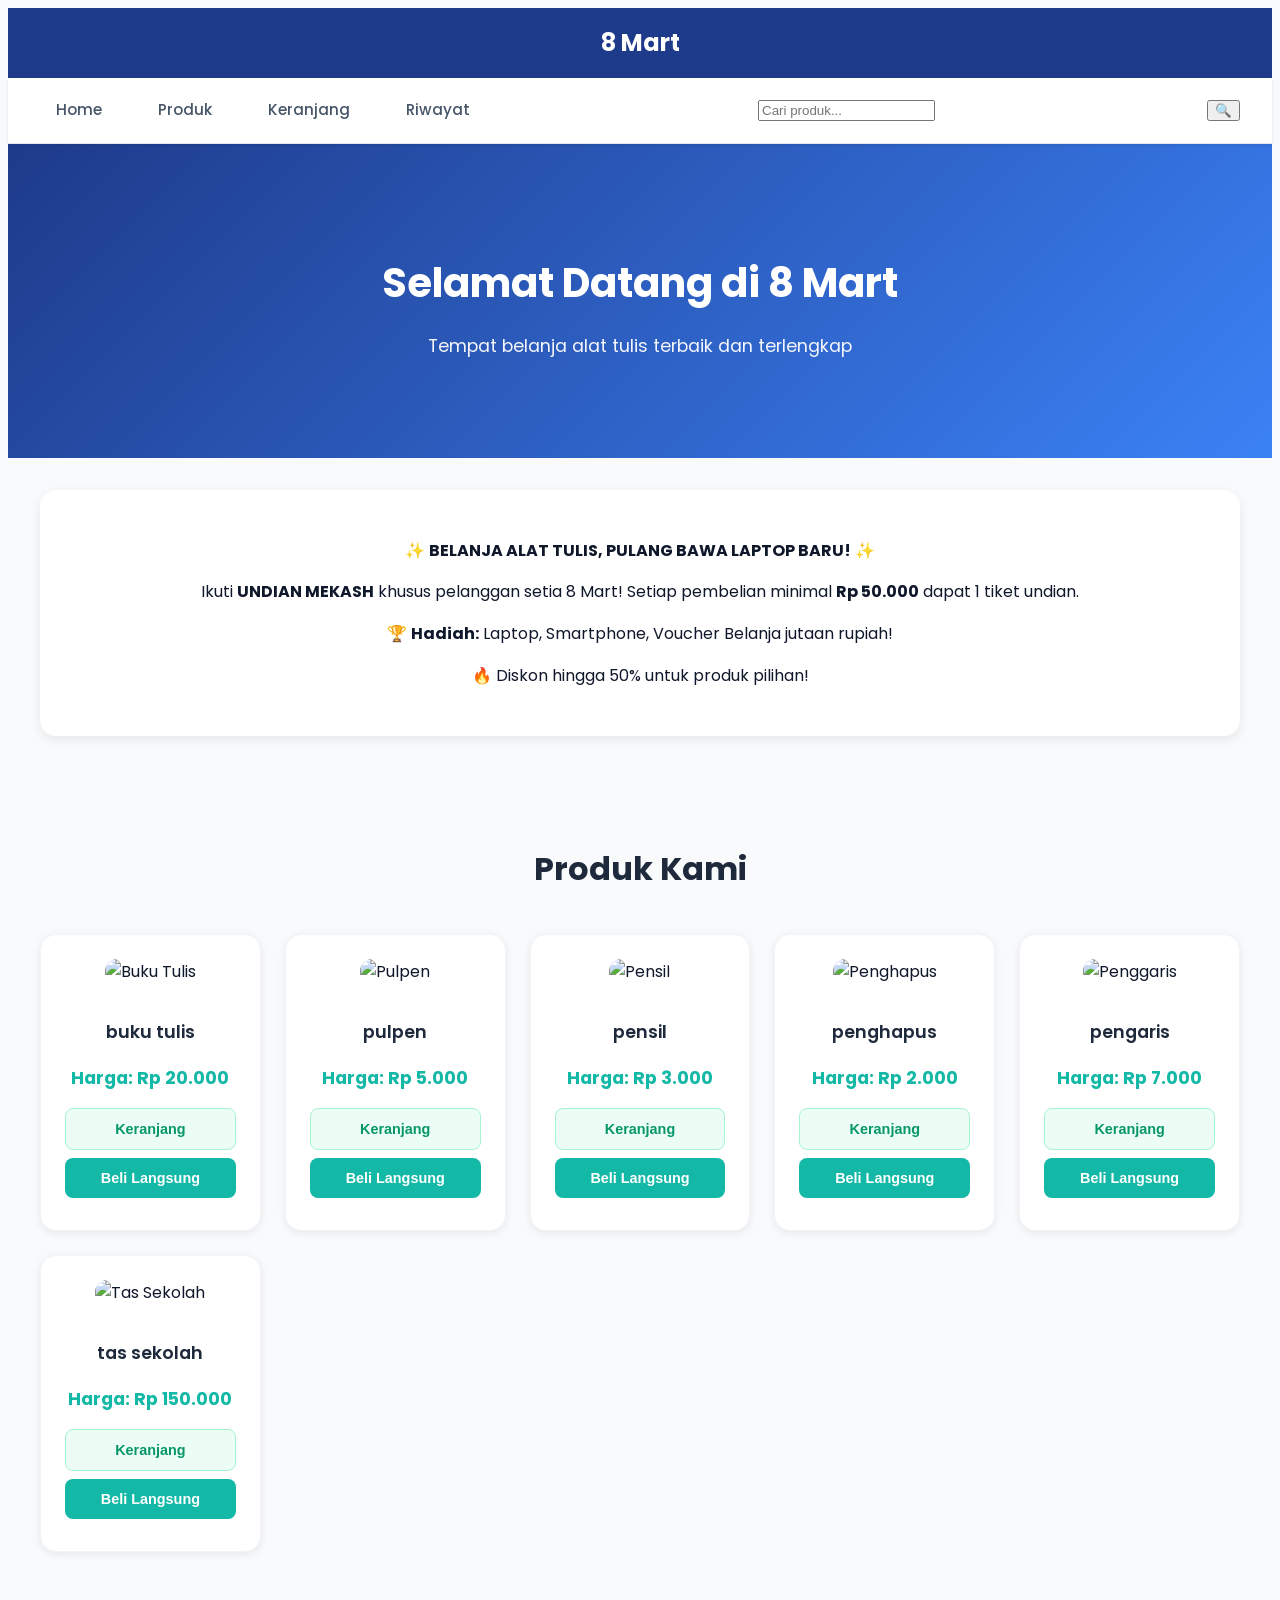
==== index.html @ bce968bc "Add files via upload" ====
<!DOCTYPE html>
<html lang="id">
<head>
    <meta charset="UTF-8">
    <meta name="viewport" content="width=device-width, initial-scale=1.0">
    <title>8 Mart - Toko Alat Tulis Terbaik</title>
    <link rel="stylesheet" href="css/style.css">
    <link href="https://fonts.googleapis.com/css2?family=Poppins:wght@300;400;500;600;700&display=swap" rel="stylesheet">
</head>
<body>
    <div class="logo">
        <h4>8 Mart</h4>
    </div>

    <nav class="nav-container">
        <div class="nav">
            <a href="#home">Home</a>
            <a href="#produk">Produk</a>
            <a href="keranjang.html">Keranjang <span class="cart-badge"></span></a>
            <a href="riwayat.html">Riwayat</a>
            
        </div>
            <input type="text" name="p" placeholder="Cari produk...">
            <button type="submit">🔍</button>
        </form>
    </nav>

    <div id="home" class="home">
        <h1>Selamat Datang di 8 Mart</h1>
        <p>Tempat belanja alat tulis terbaik dan terlengkap</p>
    </div>

    <div class="promo">
        <img src="./IMG/promosi.jpeg" alt="Promosi" class="promo-img" onerror="this.style.display='none'">
        <div class="promo-content">
            <p>✨ <strong>BELANJA ALAT TULIS, PULANG BAWA LAPTOP BARU!</strong> ✨</p>
            <p>Ikuti <strong>UNDIAN MEKASH</strong> khusus pelanggan setia 8 Mart! Setiap pembelian minimal <strong>Rp 50.000</strong> dapat 1 tiket undian.</p>
            <p>🏆 <strong>Hadiah:</strong> Laptop, Smartphone, Voucher Belanja jutaan rupiah!</p>
            <p>🔥 Diskon hingga 50% untuk produk pilihan!</p>
        </div>
    </div>
    
    <div id="produk" class="produk">
        <h2>Produk Kami</h2>
        <div class="product-list">
            <div class="product-item">
                <img src="./IMG/buku Tulis.jpeg" alt="Buku Tulis">
                <h3>buku tulis</h3>
                <p>Harga: Rp 20.000</p>
                <button class="btn-keranjang">Keranjang</button>
                <button class="btn-beli">Beli Langsung</button>
            </div>
            <div class="product-item">
                <img src="./IMG/pulpen.jpeg" alt="Pulpen">
                <h3>pulpen</h3>
                <p>Harga: Rp 5.000</p>
                <button class="btn-keranjang">Keranjang</button>
                <button class="btn-beli">Beli Langsung</button>
            </div>
            <div class="product-item">
                <img src="./IMG/pensil.jpeg" alt="Pensil">
                <h3>pensil</h3>
                <p>Harga: Rp 3.000</p>
                <button class="btn-keranjang">Keranjang</button>
                <button class="btn-beli">Beli Langsung</button>
            </div>
            <div class="product-item">
                <img src="./IMG/penghapus.jpeg" alt="Penghapus">
                <h3>penghapus</h3>
                <p>Harga: Rp 2.000</p>
                <button class="btn-keranjang">Keranjang</button>
                <button class="btn-beli">Beli Langsung</button>
            </div>
            <div class="product-item">
                <img src="./IMG/pengaris.jpeg" alt="Penggaris">
                <h3>pengaris</h3>
                <p>Harga: Rp 7.000</p>
                <button class="btn-keranjang">Keranjang</button>
                <button class="btn-beli">Beli Langsung</button>
            </div>
            <div class="product-item">
                <img src="./IMG/tas sekolah.jpeg" alt="Tas Sekolah">
                <h3>tas sekolah</h3>
                <p>Harga: Rp 150.000</p>
                <button class="btn-keranjang">Keranjang</button>
                <button class="btn-beli">Beli Langsung</button>
            </div>
        </div>
    </div>

    <script src="JS/script.js"></script>
</body>
</html>
---- css/style.css ----
body {
    font-family: 'Poppins', -apple-system, BlinkMacSystemFont, 'Segoe UI', sans-serif;
    background-color: #f8fafc;
    color: #0f172a;
    line-height: 1.6;
  }
  
  .promo img {
    max-width: 100%;
    border-radius: 0.75rem;
  }
  
  
  .logo {
    background-color: #1e3a8a;
    padding: 1rem 2rem;
    text-align: center;
  }
  
  .logo h4 {
    color: white;
    font-size: 1.5rem;
    font-weight: 700;
    margin: 0;
  }
  
  .nav-container {
    background-color: white;
    border-bottom: 1px solid #e2e8f0;
    padding: 0.75rem 2rem;
    display: flex;
    align-items: center;
    justify-content: space-between;
    position: sticky;
    top: 0;
    z-index: 100;
    box-shadow: 0 1px 3px rgba(0,0,0,0.1);
  }
  
  .nav {
    display: flex;
    gap: 1.5rem;
  }
  
  .nav a {
    text-decoration: none;
    color: #475569;
    font-weight: 500;
    padding: 0.5rem 1rem;
    border-radius: 0.5rem;
    font-size: 0.95rem;
    transition: all 0.2s ease;
  }
  
  .nav a:hover, .nav a.active {
    background-color: #1e3a8a;
    color: white;
  }
  
  .search-form {
    display: flex;
    border: 1px solid #e2e8f0;
    border-radius: 0.5rem;
    overflow: hidden;
  }
  
  .search-form input {
    border: none;
    padding: 0.5rem 1rem;
    font-size: 0.9rem;
    outline: none;
    flex: 1;
  }
  
  .search-form button {
    background-color: #14b8a6;
    border: none;
    padding: 0.5rem 1rem;
    cursor: pointer;
    display: flex;
    align-items: center;
    gap: 0.25rem;
  }
  
  .home {
    background: linear-gradient(135deg, #1e3a8a 0%, #3b82f6 100%);
    color: white;
    text-align: center;
    padding: 5rem 2rem;
  }
  
  .home h1 {
    font-size: 2.5rem;
    font-weight: 700;
    margin-bottom: 1rem;
  }
  
  .home p {
    font-size: 1.1rem;
    opacity: 0.95;
  }
  
  .promo {
    padding: 2rem;
    background: white;
    margin: 2rem;
    border-radius: 1rem;
    box-shadow: 0 4px 12px rgba(0,0,0,0.08);
    display: flex;
    flex-direction: column;
    align-items: center;
    gap: 1rem;
    text-align: center;
  }
  
  .promo img {
    max-width: 100%;
    border-radius: 0.75rem;
  }
  
  .produk {
    padding: 3rem 2rem;
    max-width: 1200px;
    margin: 0 auto;
  }
  
  .produk h2 {
    font-size: 2rem;
    font-weight: 700;
    text-align: center;
    margin-bottom: 2.5rem;
    color: #1e293b;
  }
  
  .product-list {
    display: grid;
    grid-template-columns: repeat(auto-fill, minmax(220px, 1fr));
    gap: 1.5rem;
  }
  
  .product-item {
    background: white;
    border-radius: 1rem;
    padding: 1.5rem;
    text-align: center;
    box-shadow: 0 2px 8px rgba(0,0,0,0.08);
    transition: all 0.3s ease;
    border: 1px solid #f1f5f9;
  }
  
  .product-item:hover {
    transform: translateY(-4px);
    box-shadow: 0 8px 25px rgba(0,0,0,0.15);
  }
  
  .product-item img {
    width: 140px;
    height: 140px;
    object-fit: cover;
    border-radius: 0.75rem;
    margin-bottom: 1rem;
  }
  
  .product-item h3 {
    font-size: 1.1rem;
    font-weight: 600;
    margin-bottom: 0.5rem;
    color: #1e293b;
  }
  
  .product-item p {
    font-size: 1.1rem;
    font-weight: 700;
    color: #14b8a6;
    margin-bottom: 1rem;
  }
  
  .btn-keranjang, .btn-beli {
    width: 100%;
    padding: 0.75rem;
    border: none;
    border-radius: 0.5rem;
    font-weight: 600;
    font-size: 0.9rem;
    cursor: pointer;
    transition: all 0.2s ease;
    margin-bottom: 0.5rem;
  }
  
  .btn-keranjang {
    background-color: #ecfdf5;
    color: #059669;
    border: 1px solid #a7f3d0;
  }
  
  .btn-beli {
    background-color: #14b8a6;
    color: white;
  }
  
  .btn-keranjang:hover {
    background-color: #d1fae5;
  }
  
  .btn-beli:hover {
    background-color: #0d9488;
  }
  
  .keranjang-wrapper, .pembayaran, .riwayat {
    max-width: 800px;
    margin: 3rem auto;
    padding: 0 1rem;
  }
  
  .keranjang-wrapper h2, .pembayaran h4, .riwayat h3 {
    font-size: 1.8rem;
    font-weight: 700;
    margin-bottom: 1.5rem;
    color: #1e293b;
    text-align: center;
  }
  
  table {
    width: 100%;
    border-collapse: collapse;
    margin-bottom: 1.5rem;
    background: white;
    border-radius: 0.75rem;
    overflow: hidden;
    box-shadow: 0 2px 8px rgba(0,0,0,0.08);
  }
  
  th, td {
    padding: 1rem;
    text-align: left;
    border-bottom: 1px solid #f1f5f9;
  }
  
  th {
    background-color: #f8fafc;
    font-weight: 600;
  }
  
  .empty-cart {
    text-align: center;
    padding: 3rem;
    background: white;
    border-radius: 1rem;
    box-shadow: 0 2px 8px rgba(0,0,0,0.08);
  }
  
  .empty-cart a {
    display: inline-block;
    margin-top: 1rem;
    padding: 0.75rem 1.5rem;
    background: #14b8a6;
    color: white;
    text-decoration: none;
    border-radius: 0.5rem;
    font-weight: 600;
  }
  
  .payment-form {
    background: white;
    padding: 2rem;
    border-radius: 1rem;
    box-shadow: 0 4px 12px rgba(0,0,0,0.08);
  }
  
  .payment-form label {
    display: block;
    margin-bottom: 0.5rem;
    font-weight: 600;
    color: #374151;
  }
  
  .payment-form input, .payment-form select {
    width: 100%;
    padding: 0.75rem;
    border: 1px solid #d1d5db;
    border-radius: 0.5rem;
    font-size: 1rem;
    margin-bottom: 1.5rem;
    transition: border-color 0.2s;
  }
  
  .payment-form input:focus, .payment-form select:focus {
    outline: none;
    border-color: #14b8a6;
  }
  
  .payment-form button {
    width: 100%;
    padding: 1rem;
    background: #14b8a6;
    color: white;
    border: none;
    border-radius: 0.5rem;
    font-size: 1.1rem;
    font-weight: 600;
    cursor: pointer;
  }
  
  .payment-form button:hover {
    background: #0d9488;
  }
  
  .history-list {
    background: white;
    border-radius: 1rem;
    box-shadow: 0 2px 8px rgba(0,0,0,0.08);
  }
  
  .history-item {
    padding: 1.5rem;
    border-bottom: 1px solid #f1f5f9;
  }
  
  .history-item:last-child {
    border-bottom: none;
  }
  
  .total-display {
    font-size: 1.3rem;
    font-weight: 700;
    color: #14b8a6;
    text-align: right;
    padding: 1rem;
    background: #ecfdf5;
    border-radius: 0.5rem;
    margin-top: 1rem;
  }
  
  .btn-secondary {
    background: #f1f5f9;
    color: #475569;
    border: 1px solid #e2e8f0;
    padding: 0.75rem 1.5rem;
    border-radius: 0.5rem;
    text-decoration: none;
    font-weight: 500;
    transition: all 0.2s;
    display: inline-block;
    margin-right: 1rem;
  }
  
  .btn-secondary:hover {
    background: #e2e8f0;
  }
  
  .btn-danger {
    background: #fee2e2;
    color: #dc2626;
    border: 1px solid #fecaca;
    padding: 0.5rem 1rem;
    border-radius: 0.375rem;
    font-size: 0.9rem;
    cursor: pointer;
  }
  
  .btn-danger:hover {
    background: #fca5a5;
  }
  
  @media (max-width: 768px) {
    .nav a {
      font-size: 0.85rem;
      padding: 0.4rem 0.75rem;
    }
    
    .product-list {
      grid-template-columns: repeat(auto-fill, minmax(180px, 1fr));
      gap: 1rem;
    }
    
    .home h1 {
      font-size: 2rem;
    }
    
    .promo {
      margin: 1rem;
      padding: 1.5rem;
    }
  
    .nav-container {
      flex-direction: column;
      gap: 1rem;
      padding: 1rem;
    }
  }
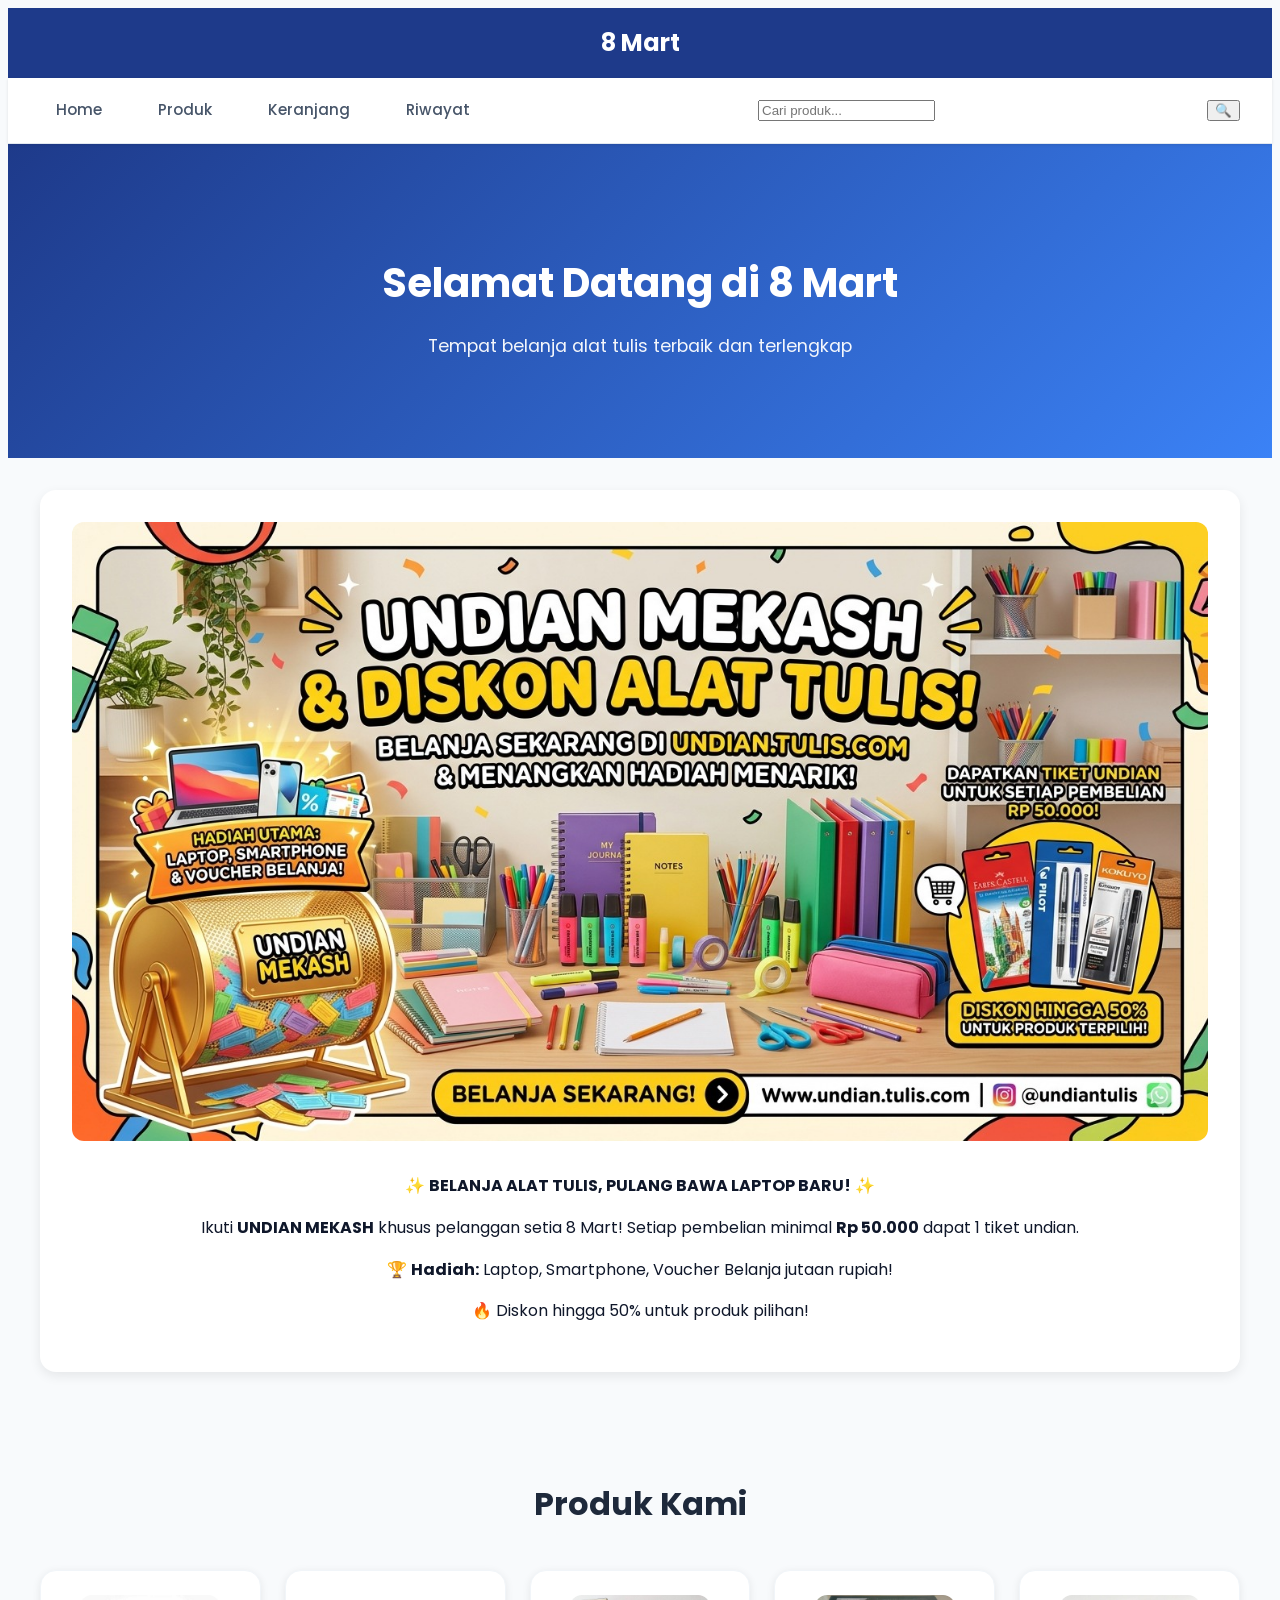
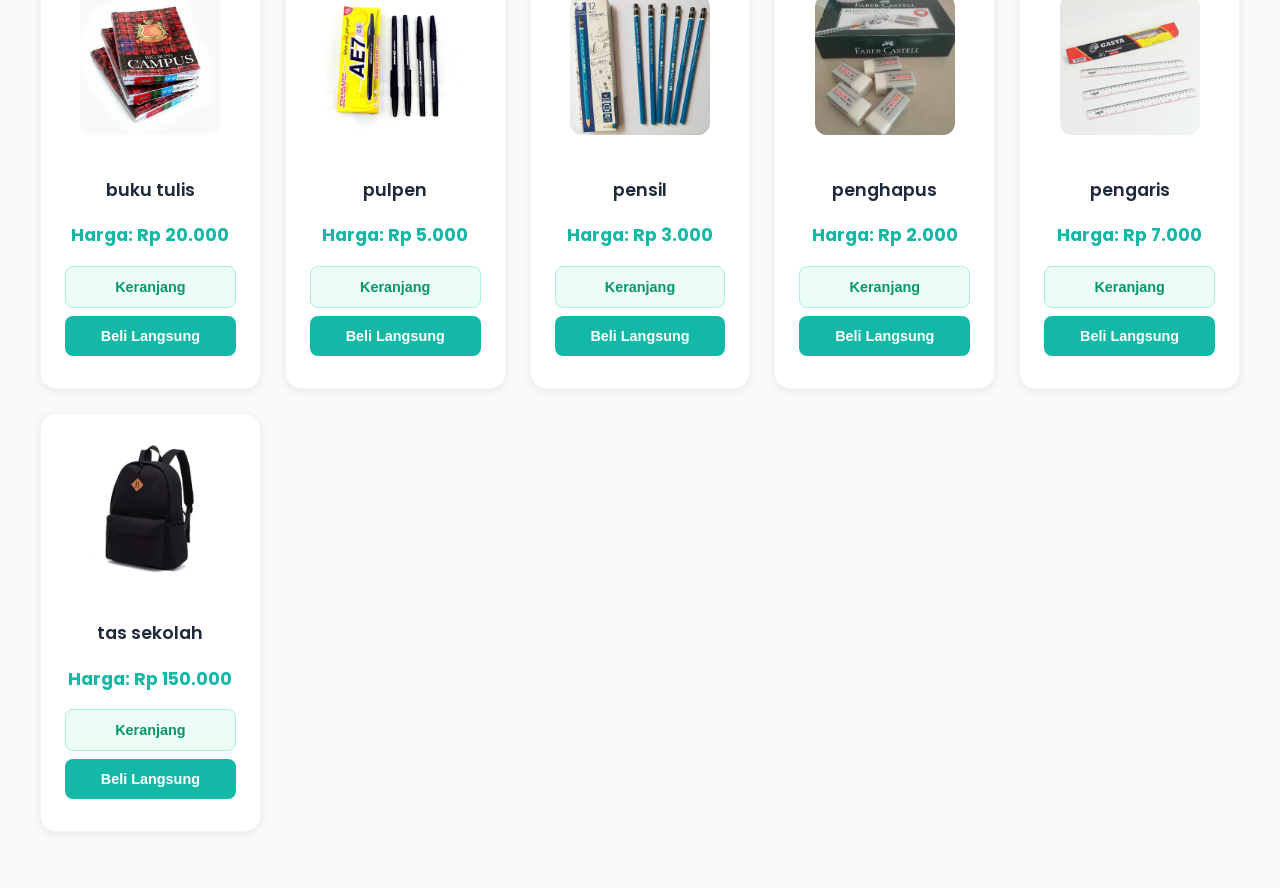
==== commit 46899a7e: "Fix HTML formatting and structure" ====
--- a/index.html
+++ b/index.html
@@ -44,7 +44,7 @@
         <h2>Produk Kami</h2>
         <div class="product-list">
             <div class="product-item">
-                <img src="./IMG/buku Tulis.jpeg" alt="Buku Tulis">
+                <img src="./IMG/buku tulis.jpeg" alt="Buku Tulis">
                 <h3>buku tulis</h3>
                 <p>Harga: Rp 20.000</p>
                 <button class="btn-keranjang">Keranjang</button>
